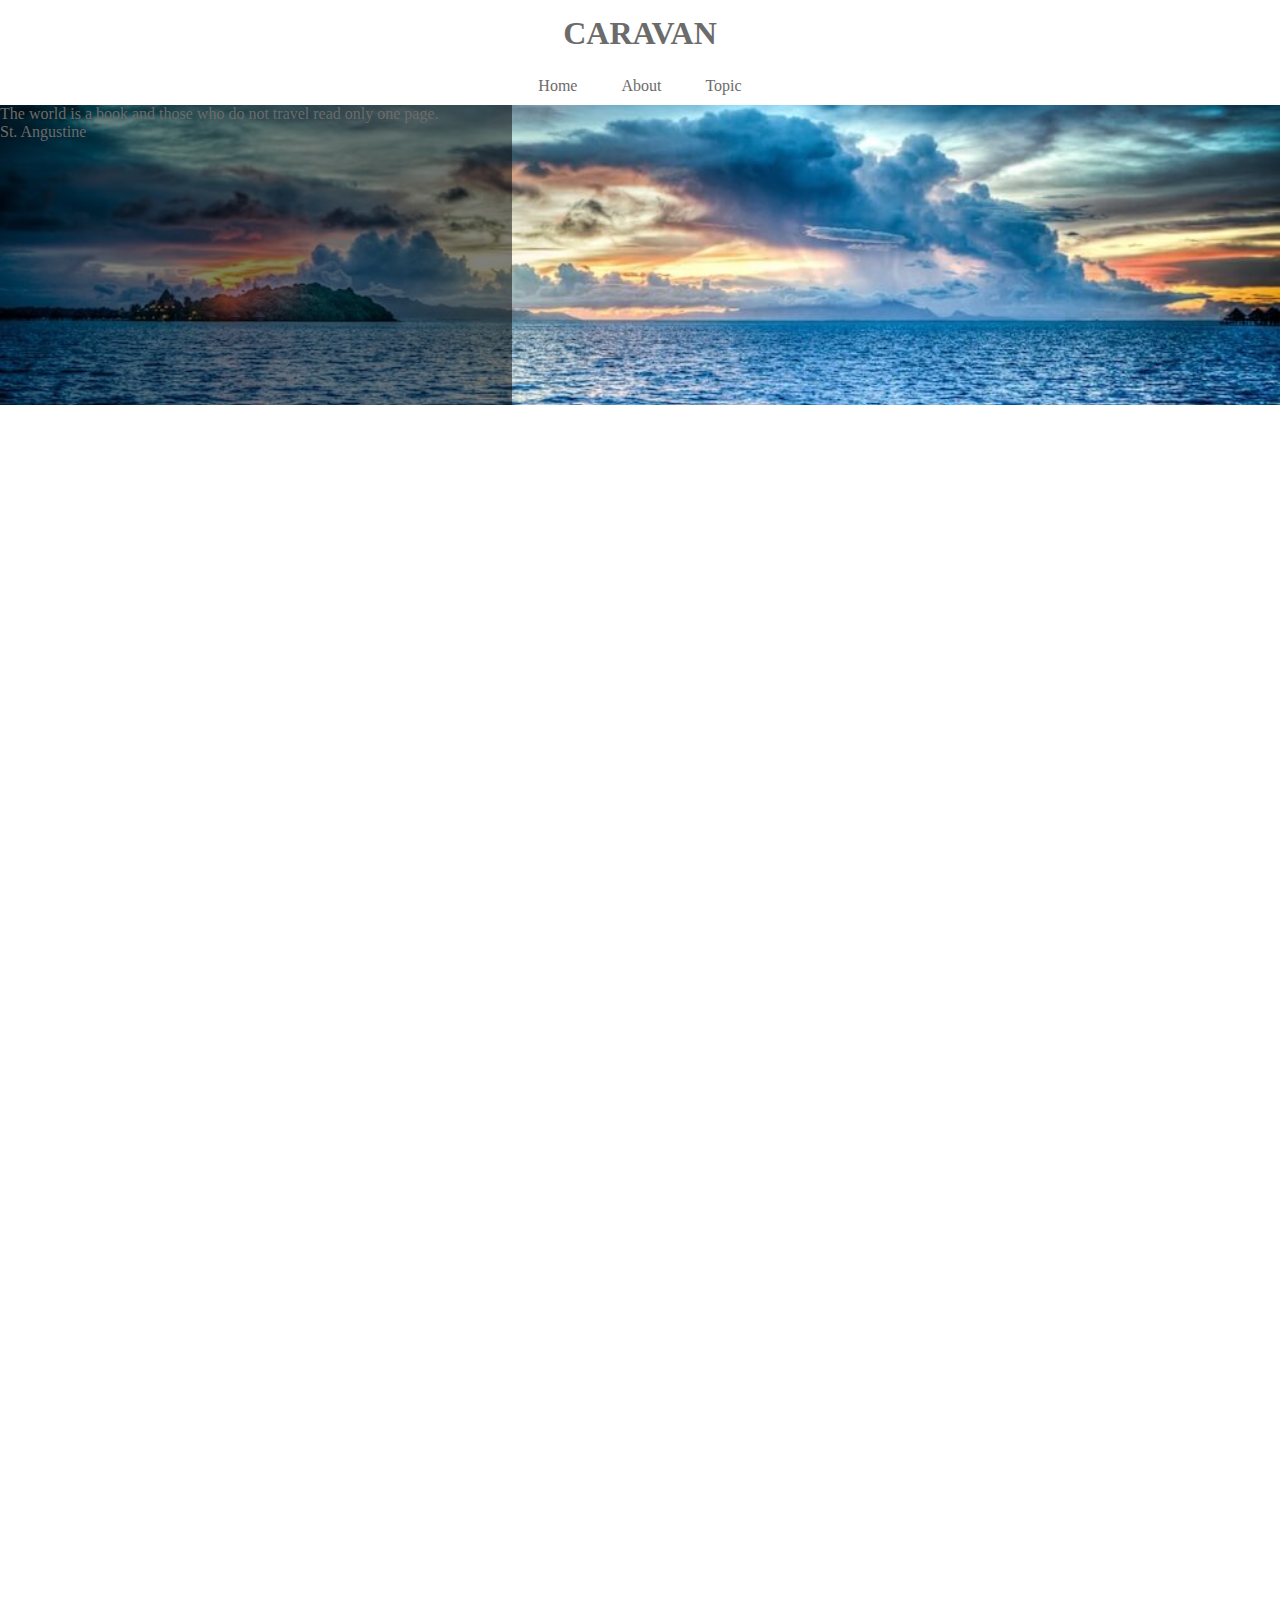
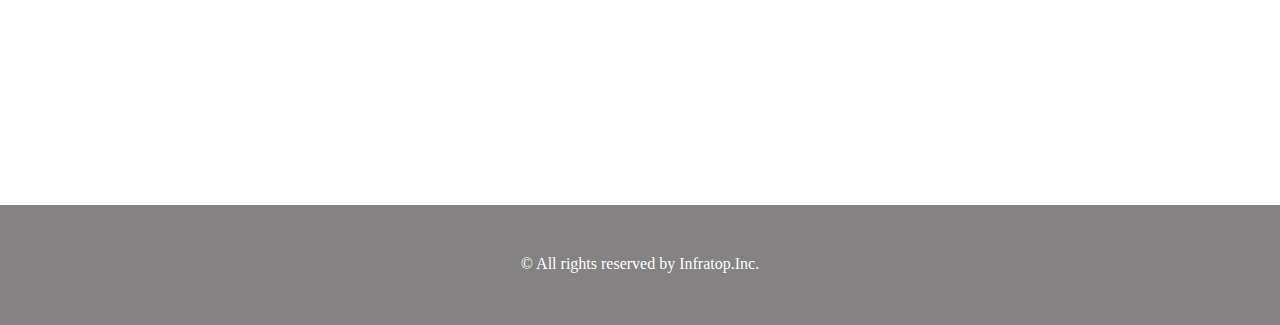
==== caravan/index.html @ 55dc8e59 "[start]1-5" ====
<!DOCTYPE html>
<html>
<head>
  <meta charset="UTF-8">
  <!-- CSSファイルの読み込み -->
  <link rel="stylesheet" href="style.css">
  <title>CARAVAN</title>
</head>
<body>
   <!-- header -->
  <header>
    <h1 class="headline">
      <a href="index.html">CARAVAN</a>
    </h1>
  </header>
  <nav>
    <ul class="nav-list">
       <li class="nav-list-item">
        <a href="index.html">Home</a>
      </li>
      <li class="nav-list-item">About</li>
      <li class="nav-list-item">Topic</li>
    </ul>
  </nav>
   <!-- main-visual用のdiv -->
  <div class="main-visual">
    <div class="main-visual-content">
      <p class="main-visual-text">
        The world is a book
        and those who do not travel
        read only one page.
      </p>
      <p class="main-visual-name">
        St. Angustine
      </p>
    </div>
  </div>
  <!-- main用のdiv -->
  <div class="main clearfix">
    <div class="blog"></div>
    <div class="sidebar"></div>
  </div>
  <!-- footer -->
  <footer>
     <p class="footer-text">© All rights reserved by Infratop.Inc.</p>
  </footer>
</body>
</html>
---- caravan/style.css ----
* {
  margin: 0;
  padding: 0;
  box-sizing: border-box;
  color: #6c6b6b;
}
a {
  text-decoration: none;
}

.clearfix::after {
  content:"";
  display:block;
  clear:both;
}
header {
  width: 90%;
  padding: 15px 0;
  margin: 0 auto;
  text-align: center;
}
/* headerタグ内のheadlineクラスにのみ反映される */
header .headline{
  font-size: 32px;
}
.nav-list {
  text-align: center;
  padding: 10px 0;
  margin: 0 auto;
}
.nav-list-item {
  list-style: none;
  display: inline-block;
  margin: 0 20px;
}


.main-visual {
  width: 100%; /* 横幅 */
  height: 300px; /* 高さ */
  background-image: url(img/mv.jpg);
  background-size: cover;
  background-position: center;
}
.main-visual-content{
  width: 40%; /* 横幅を指定 */
  height: 300px; /* 親の高さに揃える */
  background-color: rgba(0, 0, 0, 0.5);
}

.main {
  width: 840px; /* 横幅 */
  margin: 0 auto;
}
.blog {
  width: 600px;
  height: 1400px;
  float: left; /* 要素を左揃えで並べる */
}
.sidebar {
  width: 240px;
  height: 1400px;
  float: left; /* 要素を左揃えで並べる */
}

footer {
  width: 100%;
  height: 120px;
  text-align: center;
  padding: 50px 0;
  background-color: #848282;
}
.footer-text {
  color: #fff;
}
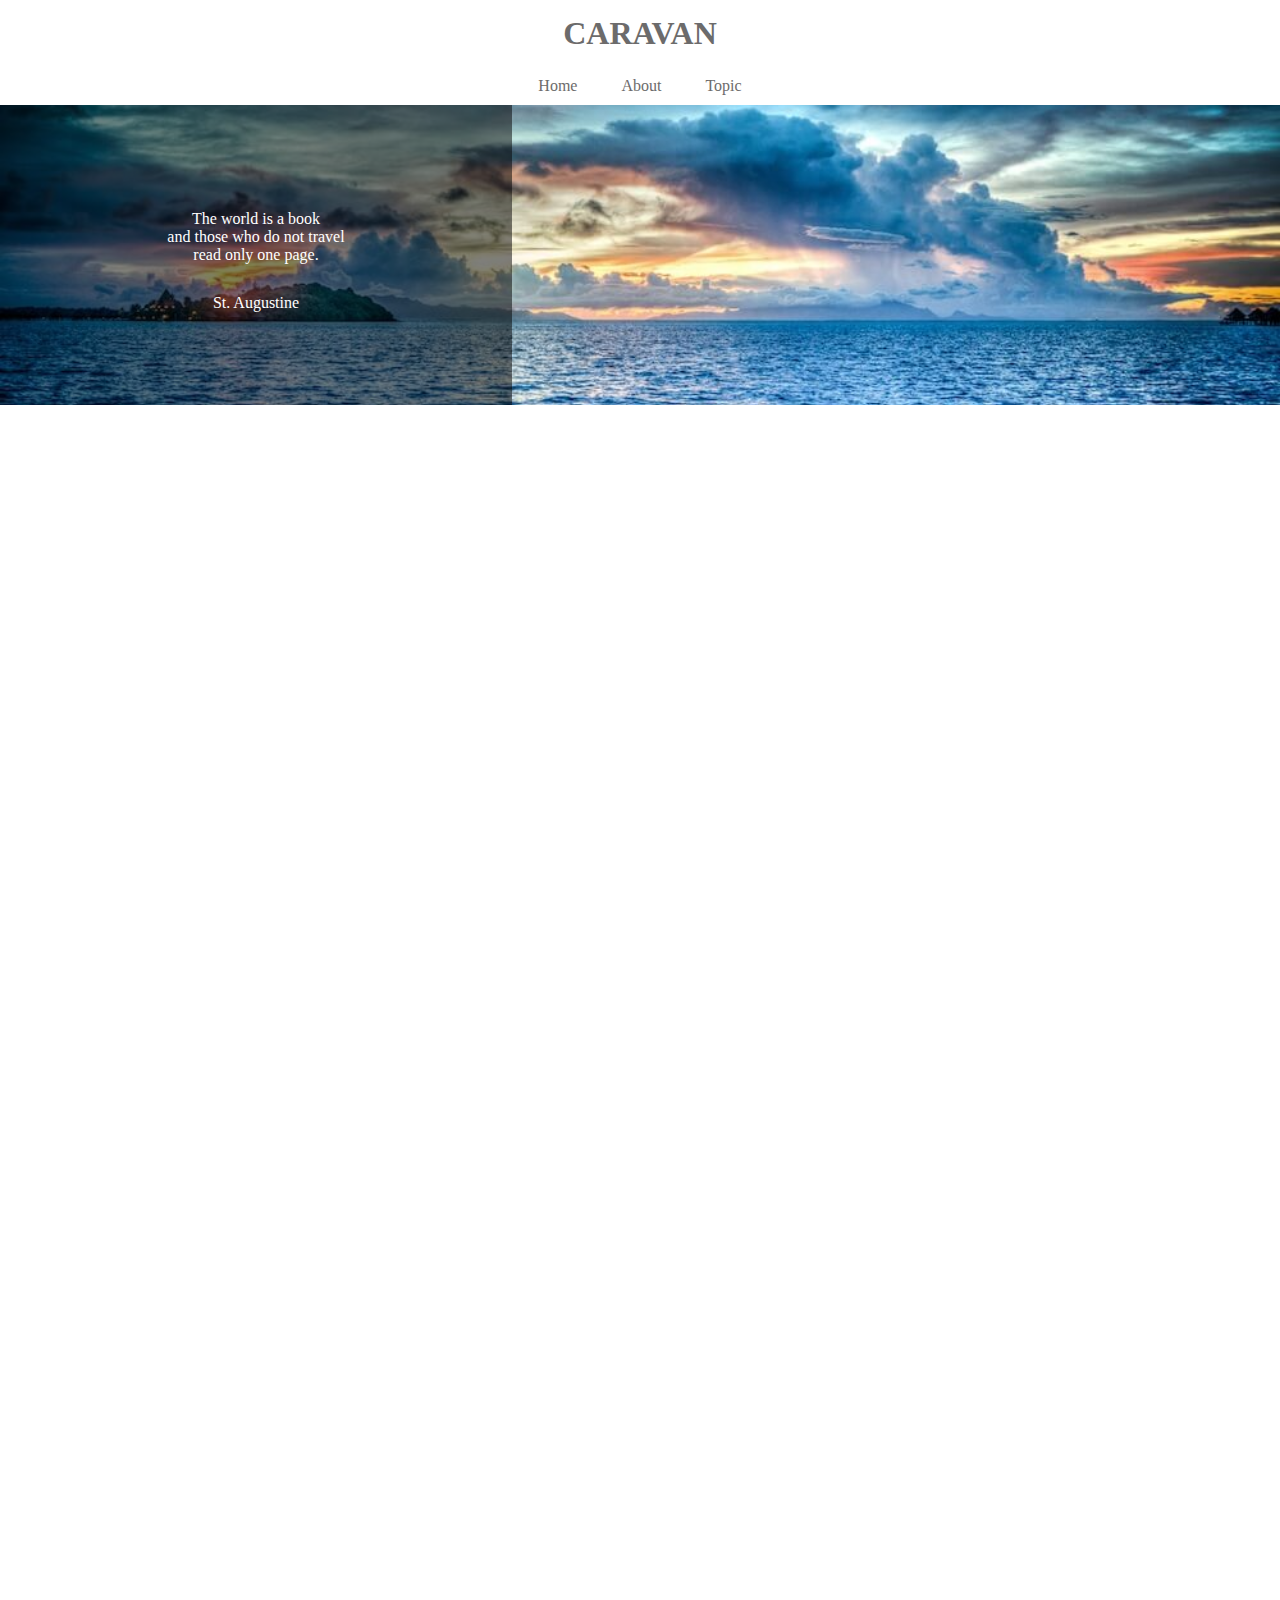
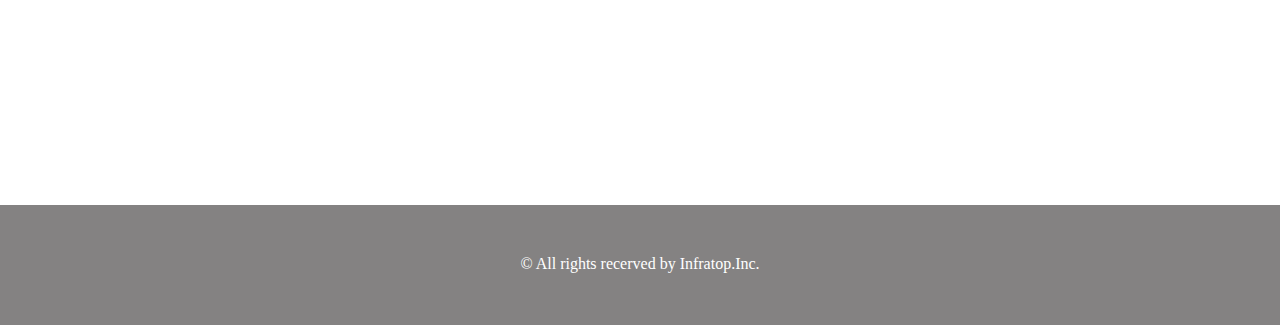
==== commit 4b66b892: "[finish]1-4" ====
--- a/caravan/index.html
+++ b/caravan/index.html
@@ -25,13 +25,14 @@
    <!-- main-visual用のdiv -->
   <div class="main-visual">
     <div class="main-visual-content">
+      <!-- pタグ（と文字）を追加 -->
       <p class="main-visual-text">
-        The world is a book
-        and those who do not travel
+        The world is a book<br>
+        and those who do not travel<br>
         read only one page.
       </p>
       <p class="main-visual-name">
-        St. Angustine
+        St. Augustine
       </p>
     </div>
   </div>
@@ -42,7 +43,7 @@
   </div>
   <!-- footer -->
   <footer>
-     <p class="footer-text">© All rights reserved by Infratop.Inc.</p>
+     <p class="footer-text">© All rights recerved by Infratop.Inc.</p>
   </footer>
 </body>
 </html>
--- a/caravan/style.css
+++ b/caravan/style.css
@@ -8,7 +8,7 @@
   text-decoration: none;
 }
 
-.clearfix::after {
+.clearfix:after {
   content:"";
   display:block;
   clear:both;
@@ -19,7 +19,7 @@
   margin: 0 auto;
   text-align: center;
 }
-/* headerタグ内のheadlineクラスにのみ反映される */
+/* クラス名headerのタグ内のh1にのみ適応される */
 header .headline{
   font-size: 32px;
 }
@@ -39,18 +39,27 @@
   width: 100%; /* 横幅 */
   height: 300px; /* 高さ */
   background-image: url(img/mv.jpg);
-  background-size: cover;
-  background-position: center;
+  background-size: cover; /* 縦横比を維持したまま背景の表示領域を覆うように表示 */
+  background-position: center; /* 背景画像を中央に配置 */
 }
 .main-visual-content{
-  width: 40%; /* 横幅を指定 */
+  width: 40%;
   height: 300px; /* 親の高さに揃える */
-  background-color: rgba(0, 0, 0, 0.5);
+  background-color: rgba( 0, 0, 0, 0.5); /* 背景色を半透明の黒にする */
+  text-align: center; /* 文字を真ん中に寄せる */
+  padding-top: 105px; /* 上側の内側の余白で垂直方向の位置を調整 */
+}
+.main-visual-text {
+  color: #fff; /* 文字色を白に変更 */
+}
+.main-visual-name{
+  margin-top: 30px; /* 上側の外側の余白 */
+  color: #fff; /* 文字色を白に変更 */
 }
 
 .main {
   width: 840px; /* 横幅 */
-  margin: 0 auto;
+  margin: 0 auto; /* 中央寄せ（余白がないとできない） */
 }
 .blog {
   width: 600px;
@@ -60,7 +69,7 @@
 .sidebar {
   width: 240px;
   height: 1400px;
-  float: left; /* 要素を左揃えで並べる */
+  float: left;　/* 要素を左揃えで並べる */
 }
 
 footer {
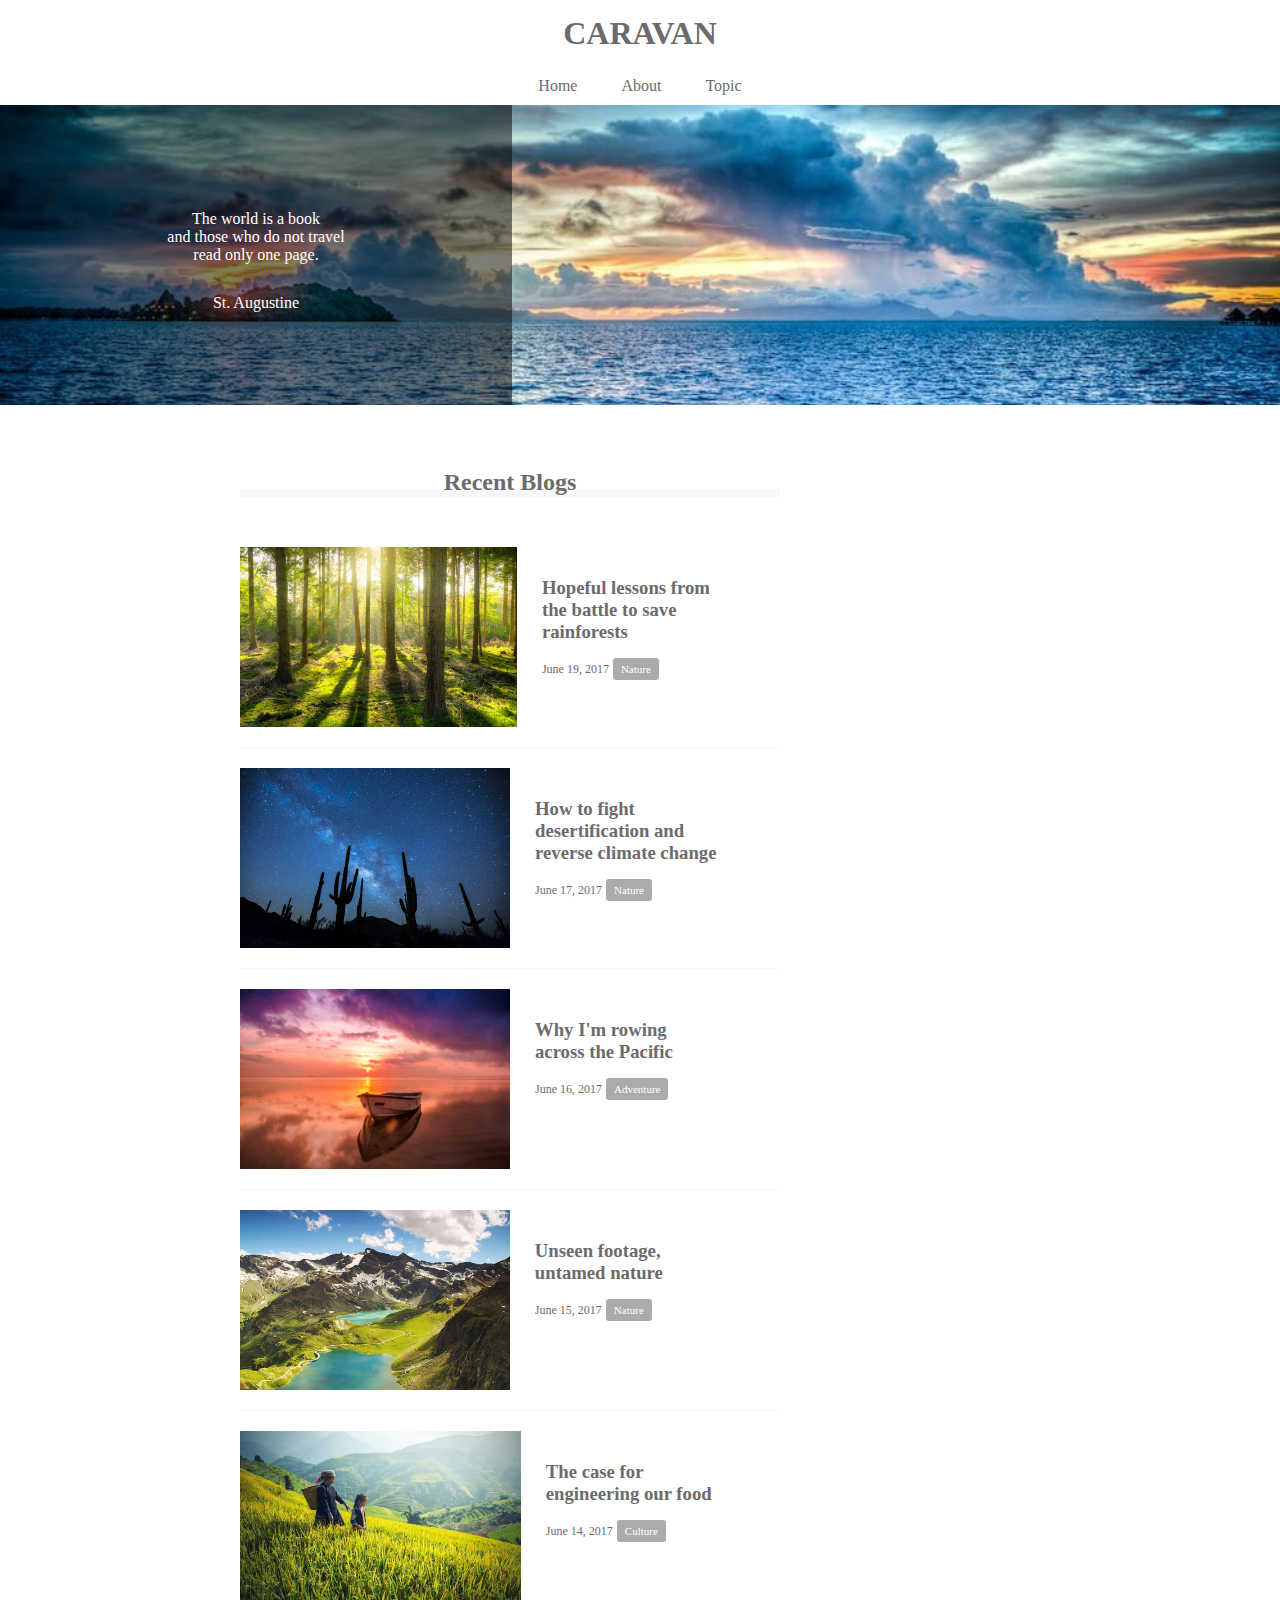
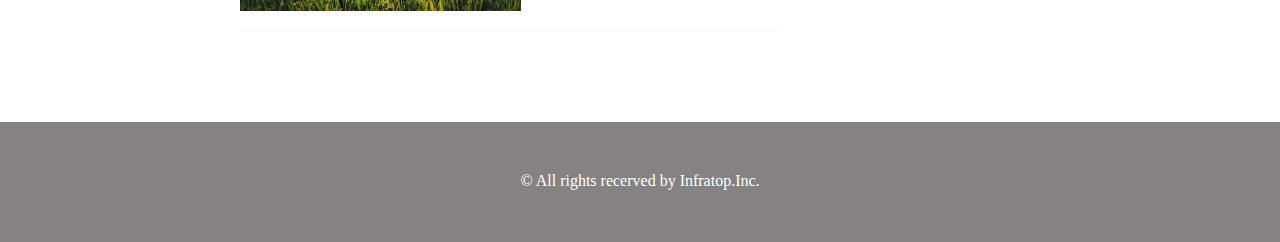
==== commit f7451907: "[finish]1-6" ====
--- a/caravan/index.html
+++ b/caravan/index.html
@@ -15,7 +15,7 @@
   </header>
   <nav>
     <ul class="nav-list">
-       <li class="nav-list-item">
+      <li class="nav-list-item">
         <a href="index.html">Home</a>
       </li>
       <li class="nav-list-item">About</li>
@@ -37,10 +37,81 @@
     </div>
   </div>
   <!-- main用のdiv -->
-  <div class="main clearfix">
-    <div class="blog"></div>
+  <main class="clearfix">
+    <section class="blog">
+      <h2 class="blog-headline">Recent Blogs</h2>
+      <div class="blog-box">
+        <div class="blog-item clearfix">
+          <img class="blog-image" src="img/forest.jpg">
+          <section class="blog-text">
+            <h3 class="blog-text-headline">
+              <a href="single.html">
+                Hopeful lessons from<br>
+                the battle to save<br>
+                rainforests
+              </a>
+            </h3>
+            <p class="blog-date">June 19, 2017</p>
+            <span class="category">Nature</span>
+          </section>
+        </div>
+        <div class="blog-item clearfix">
+          <img class="blog-image" src="img/desert.jpg">
+          <section class="blog-text">
+            <h3 class="blog-text-headline">
+              <a href="single.html">
+                How to fight<br>
+                desertification and<br>
+                reverse climate change
+              </a>
+            </h3>
+            <p class="blog-date">June 17, 2017</p>
+            <span class="category">Nature</span>
+          </section>
+        </div>
+        <div class="blog-item clearfix">
+          <img class="blog-image" src="img/sunset.jpg">
+          <section class="blog-text">
+            <h3 class="blog-text-headline">
+              <a href="single.html">
+                Why I'm rowing<br>
+                across the Pacific
+              </a>
+            </h3>
+            <p class="blog-date">June 16, 2017</p>
+            <span class="category">Adventure</span>
+          </section>
+        </div>
+        <div class="blog-item clearfix">
+          <img class="blog-image" src="img/italy.jpg">
+          <section class="blog-text">
+            <h3 class="blog-text-headline">
+              <a href="single.html">
+                Unseen footage,<br>
+                untamed nature
+              </a>
+            </h3>
+            <p class="blog-date">June 15, 2017</p>
+            <span class="category">Nature</span>
+          </section>
+        </div>
+        <div class="blog-item clearfix">
+          <img class="blog-image" src="img/asia.jpg">
+          <section class="blog-text">
+            <h3 class="blog-text-headline">
+              <a href="single.html">
+                The case for<br>
+                engineering our food
+              </a>
+            </h3>
+            <p class="blog-date">June 14, 2017</p>
+            <span class="category">Culture</span>
+          </section>
+        </div>
+      </div>
+    </section>
     <div class="sidebar"></div>
-  </div>
+  </main>
   <!-- footer -->
   <footer>
      <p class="footer-text">© All rights recerved by Infratop.Inc.</p>
--- a/caravan/style.css
+++ b/caravan/style.css
@@ -9,9 +9,9 @@
 }
 
 .clearfix:after {
-  content:"";
-  display:block;
-  clear:both;
+  content: "";
+  display: block;
+  clear: both;
 }
 header {
   width: 90%;
@@ -57,19 +57,55 @@
   color: #fff; /* 文字色を白に変更 */
 }
 
-.main {
-  width: 840px; /* 横幅 */
-  margin: 0 auto; /* 中央寄せ（余白がないとできない） */
+main {
+  width: 800px;
+  margin: 0 auto; /* 箱の中央寄せ */
+  padding: 70px 0; /* 上下に70px、左右に0pxの枠の内側の余白 */
 }
 .blog {
-  width: 600px;
-  height: 1400px;
-  float: left; /* 要素を左揃えで並べる */
+  width: 540px;
+  float: left;
+  margin-right: 30px;
+}
+.blog-headline {
+  border-bottom: 8px solid #f7f7f7;
+  text-align: center;
+  line-height: 0.6;
+}
+.blog-box {
+  padding-top: 50px;
+}
+.blog-item {
+  padding-bottom: 20px;
+  margin-bottom: 20px;
+  border-bottom: 1px solid #f7f7f7;
+}
+.blog-image {
+  float: left;
+  height: 180px;
+}
+.blog-text-headline {
+  padding-bottom: 15px;
+}
+.blog-text {
+  float: left;
+  padding: 30px 0 0 25px;
+}
+.blog-date {
+  display: inline-block;
+  font-size: 12px;
+}
+.category {
+  display: inline-block;
+  padding: 5px 8px;
+  background-color: #acabab;
+  border-radius: 3px;
+  color: #fff;
+  font-size: 11px;
 }
 .sidebar {
-  width: 240px;
-  height: 1400px;
-  float: left;　/* 要素を左揃えで並べる */
+  width: 230px;
+  float: left;
 }
 
 footer {
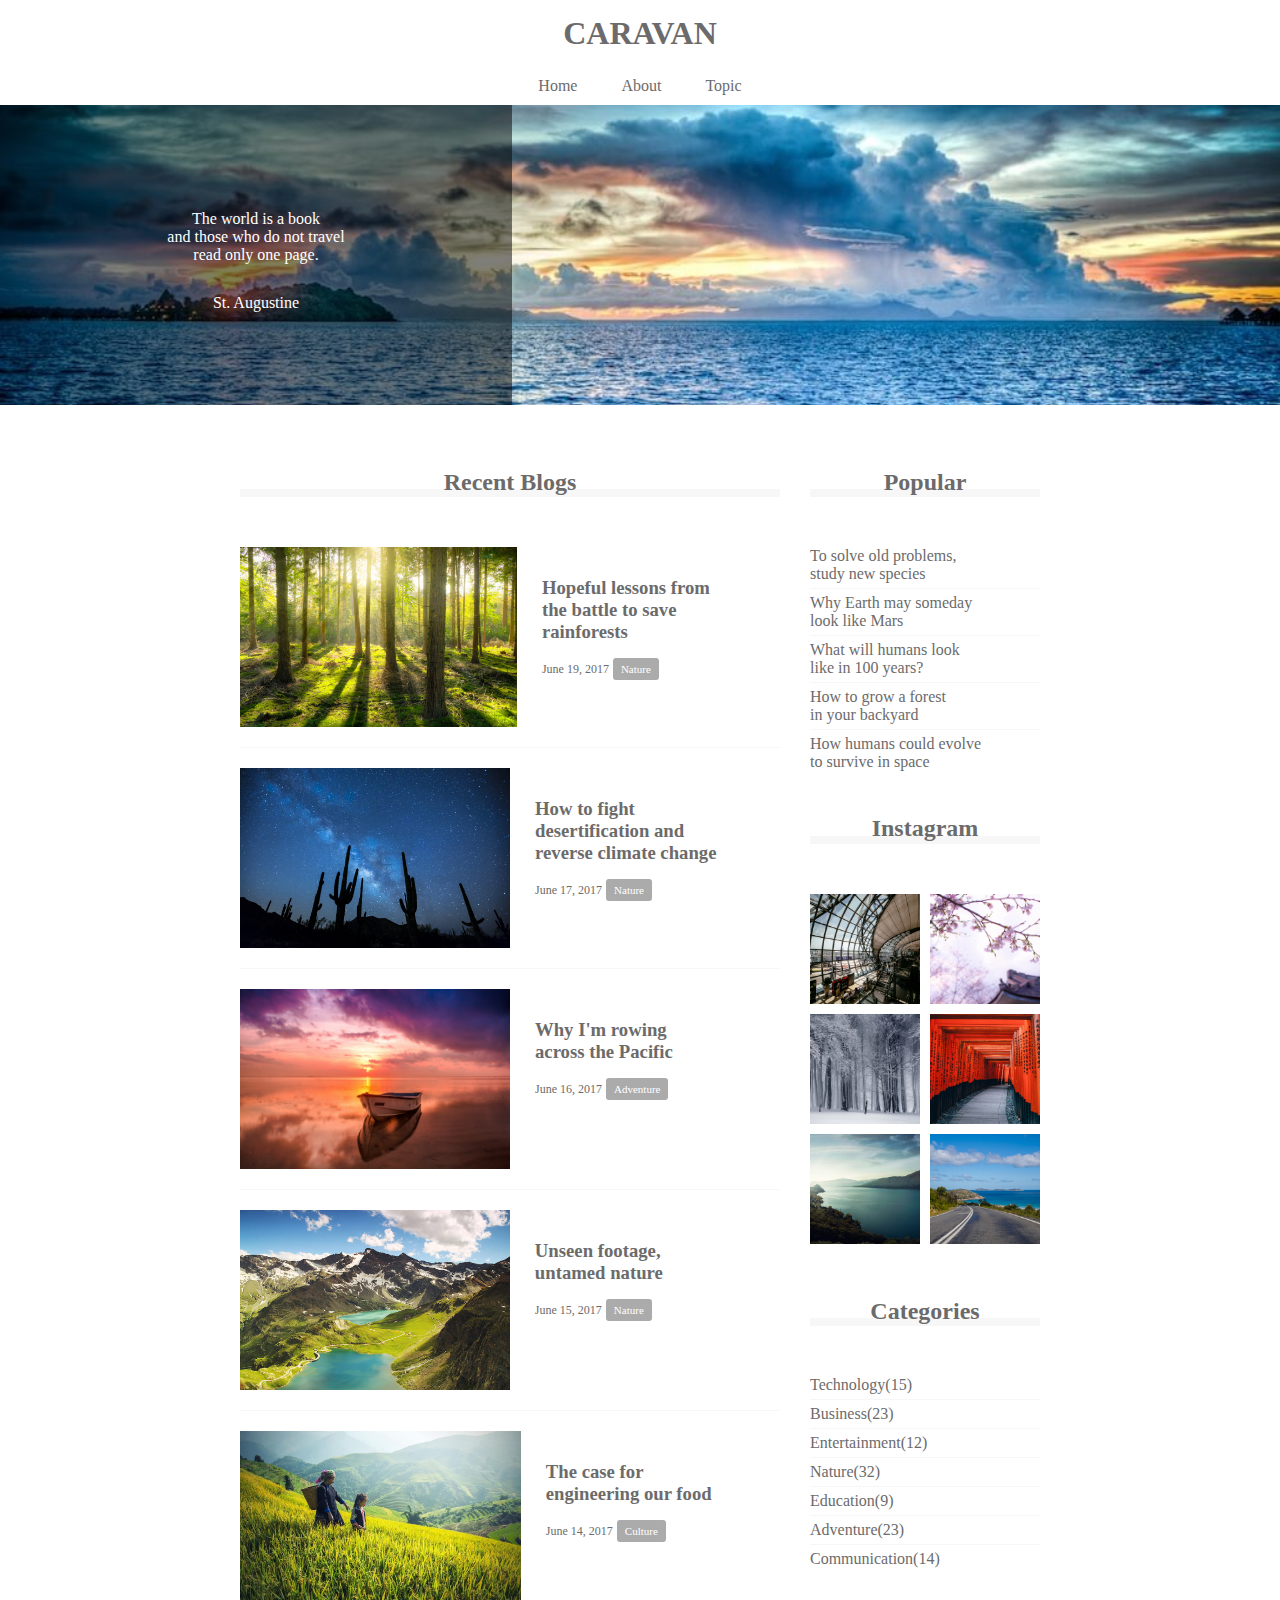
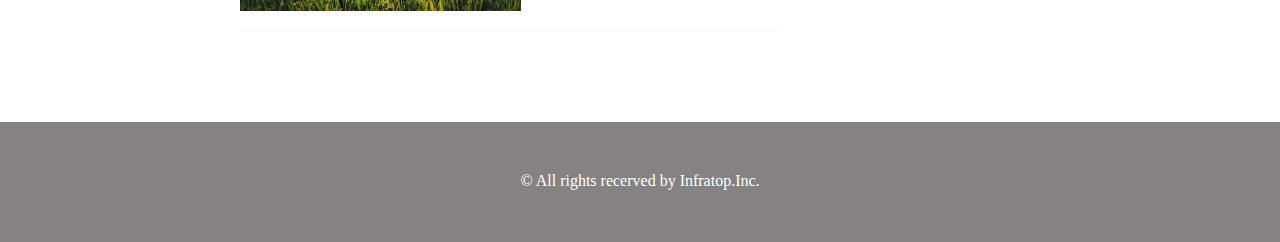
==== commit c2165576: "[start]1-7" ====
--- a/caravan/index.html
+++ b/caravan/index.html
@@ -110,7 +110,41 @@
         </div>
       </div>
     </section>
-    <div class="sidebar"></div>
+    <div class="sidebar">
+      <section class="popular">
+        <h2 class="sidebar-headline">Popular</h2>
+        <div class="sidebar-contents">
+          <p class="popular-text">To solve old problems,<br>study new species</p>
+          <p class="popular-text">Why Earth may someday<br>look like Mars</p>
+          <p class="popular-text">What will humans look<br>like in 100 years?</p>
+          <p class="popular-text">How to grow a forest<br>in your backyard</p>
+          <p class="popular-text">How humans could evolve<br>to survive in space</p>
+        </div>
+      </section>
+      <section class="instagram">
+        <h2 class="instagram-headline">Instagram</h2>
+        <div class="sidebar-contents clearfix">
+          <div class="instagram-box"></div>
+          <div class="instagram-box"></div>
+          <div class="instagram-box"></div>
+          <div class="instagram-box"></div>
+          <div class="instagram-box"></div>
+          <div class="instagram-box"></div>
+        </div>
+      </section>
+      <section class="categories">
+        <h2 class="categories-headline">Categories</h2>
+        <div class="sidebar-contents">
+          <p class="categories-text">Technology(15)</p>
+          <p class="categories-text">Business(23)</p>
+          <p class="categories-text">Entertainment(12)</p>
+          <p class="categories-text">Nature(32)</p>
+          <p class="categories-text">Education(9)</p>
+          <p class="categories-text">Adventure(23)</p>
+          <p class="categories-text">Communication(14)</p>
+        </div>
+      </section>
+    </div>
   </main>
   <!-- footer -->
   <footer>
--- a/caravan/style.css
+++ b/caravan/style.css
@@ -7,8 +7,7 @@
 a {
   text-decoration: none;
 }
-
-.clearfix:after {
+.clearfix::after {
   content: "";
   display: block;
   clear: both;
@@ -19,7 +18,7 @@
   margin: 0 auto;
   text-align: center;
 }
-/* クラス名headerのタグ内のh1にのみ適応される */
+/* headerタグ内のheadlineクラスにのみ適応される */
 header .headline{
   font-size: 32px;
 }
@@ -33,8 +32,6 @@
   display: inline-block;
   margin: 0 20px;
 }
-
-
 .main-visual {
   width: 100%; /* 横幅 */
   height: 300px; /* 高さ */
@@ -56,7 +53,6 @@
   margin-top: 30px; /* 上側の外側の余白 */
   color: #fff; /* 文字色を白に変更 */
 }
-
 main {
   width: 800px;
   margin: 0 auto; /* 箱の中央寄せ */
@@ -107,6 +103,52 @@
   width: 230px;
   float: left;
 }
+.sidebar-headline, .instagram-headline, .categories-headline {
+  border-bottom: 8px solid #f7f7f7;
+  text-align: center;
+  line-height: 0.6;
+}
+.sidebar-contents {
+  padding: 50px 0;
+}
+.popular-text, .categories-text {
+  padding-bottom: 5px;
+  border-bottom: 1px solid #f7f7f7;
+  margin-bottom: 5px;
+}
+.popular-text:last-child, .categories-text:last-child {
+  margin: 0;
+  padding: 0;
+  border: none;
+}
+.instagram-box {
+  float: left;
+  width: 110px;
+  padding-top: 110px;
+  background-size: cover;
+  background-position: center;
+}
+.instagram-box:nth-child(odd) {
+  margin: 0 10px 10px 0;
+}
+.instagram-box:nth-child(1) {
+  background-image: url(img/airport.jpg);
+}
+.instagram-box:nth-child(2) {
+  background-image: url(img/japan.jpg);
+}
+.instagram-box:nth-child(3) {
+  background-image: url(img/snow.jpg);
+}
+.instagram-box:nth-child(4) {
+  background-image: url(img/japan2.jpg);
+}
+.instagram-box:nth-child(5) {
+  background-image: url(img/lake.jpg);
+}
+.instagram-box:nth-child(6) {
+  background-image: url(img/road.jpg);
+}
 
 footer {
   width: 100%;
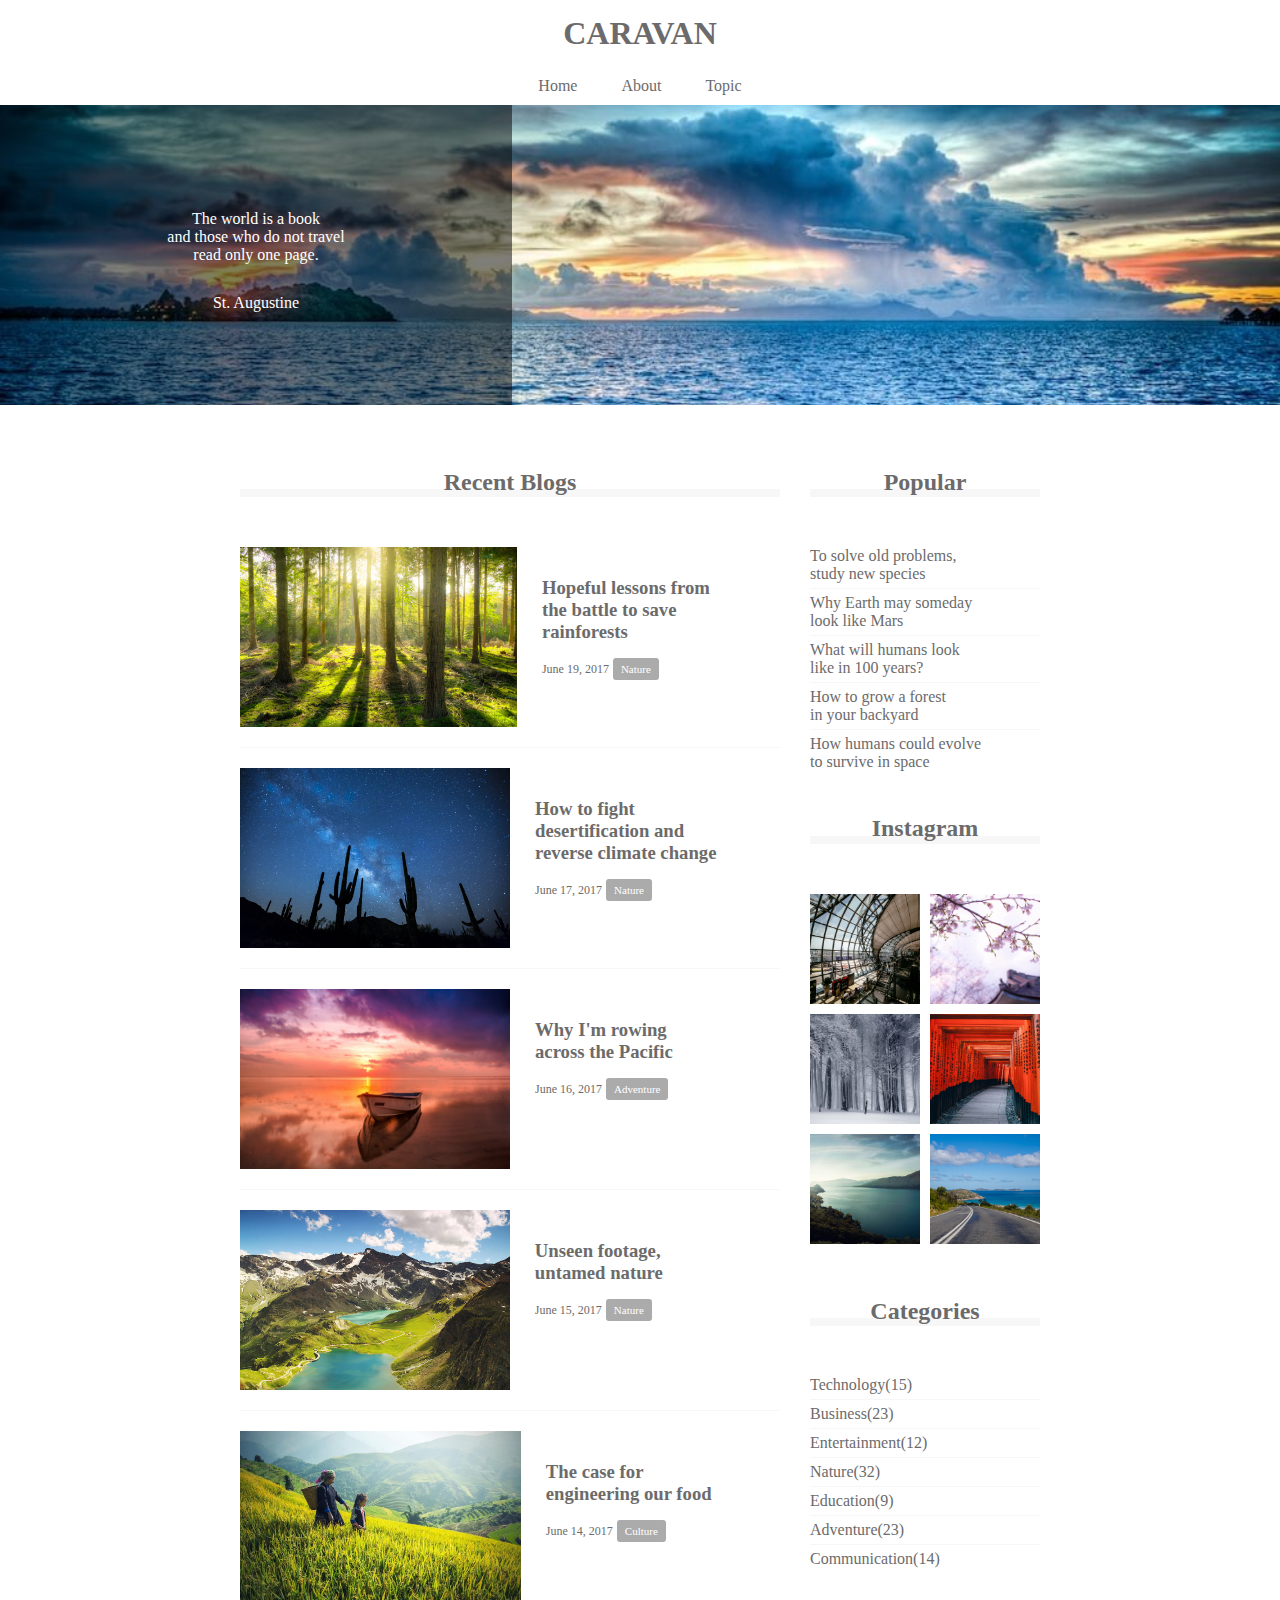
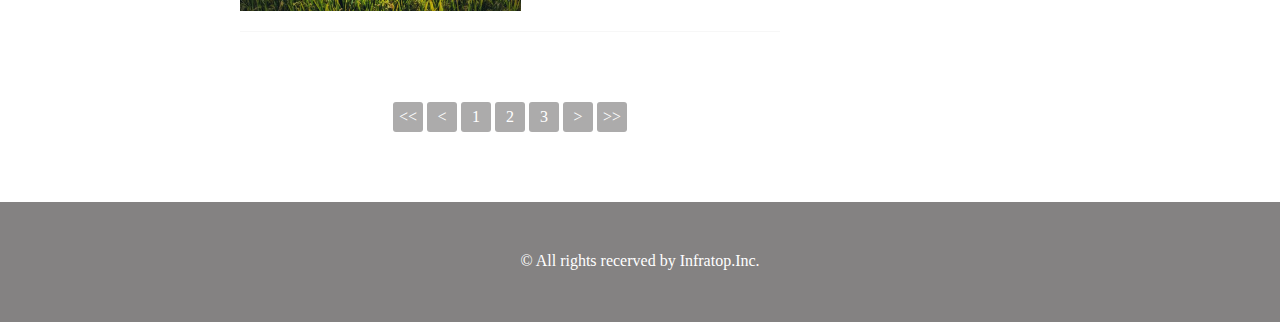
==== commit 9137cbe3: "[finish]1-7" ====
--- a/caravan/index.html
+++ b/caravan/index.html
@@ -109,6 +109,15 @@
           </section>
         </div>
       </div>
+      <div class="pagination">
+        <p><<</p>
+        <p><</p>
+        <p>1</p>
+        <p>2</p>
+        <p>3</p>
+        <p>></p>
+        <p>>></p>
+      </div>
     </section>
     <div class="sidebar">
       <section class="popular">
--- a/caravan/style.css
+++ b/caravan/style.css
@@ -91,6 +91,20 @@
   display: inline-block;
   font-size: 12px;
 }
+.pagination {
+  text-align: center;
+  padding-top: 50px;
+}
+.pagination p {
+  width: 30px;
+  height: 30px;
+  display: inline-block;
+  color: white;
+  background-color: #acabab;
+  border-radius: 3px;
+  padding: 0 5px;
+  line-height: 30px;
+}
 .category {
   display: inline-block;
   padding: 5px 8px;
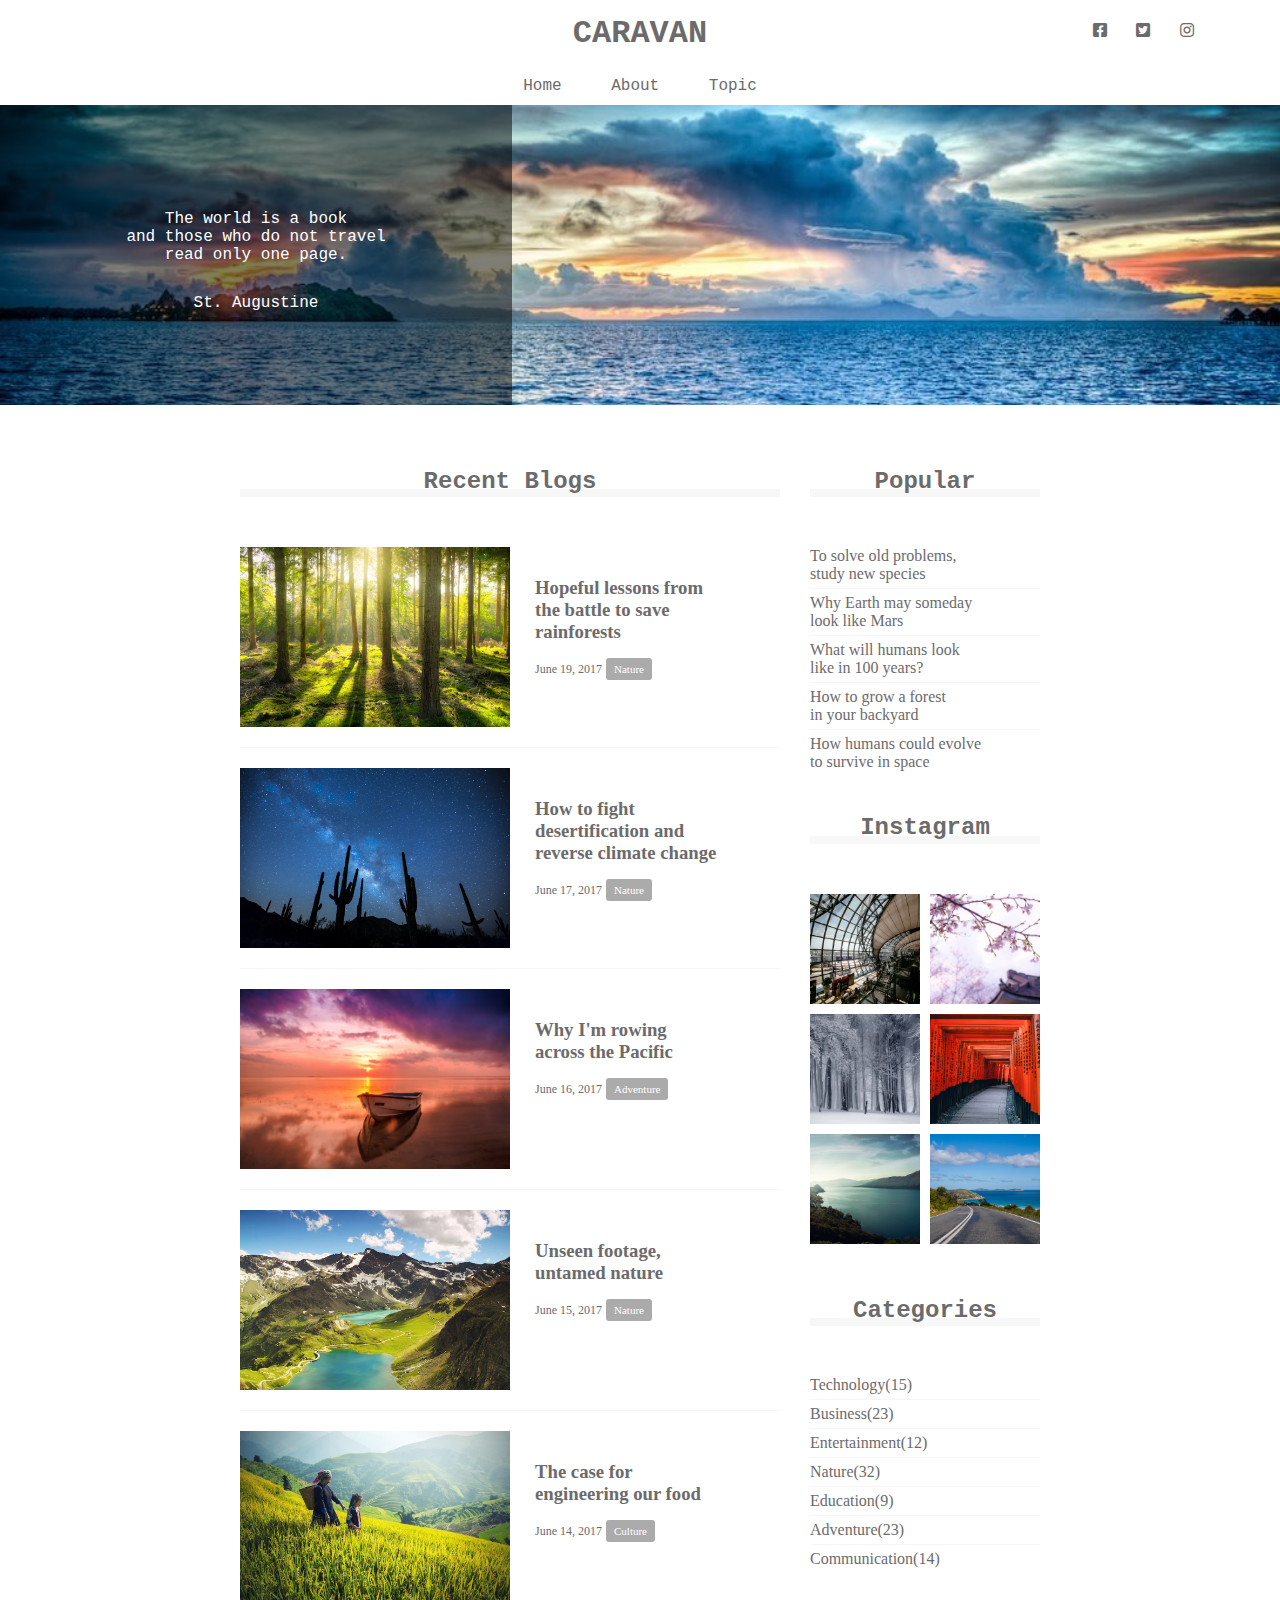
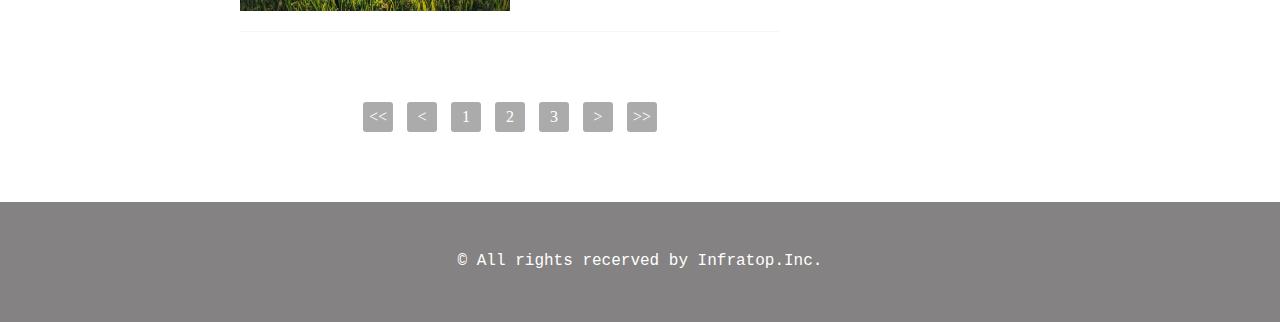
==== commit a074dd3a: "[finish]1-8" ====
--- a/caravan/index.html
+++ b/caravan/index.html
@@ -2,16 +2,21 @@
 <html>
 <head>
   <meta charset="UTF-8">
-  <!-- CSSファイルの読み込み -->
+  <link rel="stylesheet" href="https://use.fontawesome.com/releases/v5.0.13/css/all.css">
   <link rel="stylesheet" href="style.css">
   <title>CARAVAN</title>
 </head>
 <body>
-   <!-- header -->
+  <!-- header -->
   <header>
     <h1 class="headline">
       <a href="index.html">CARAVAN</a>
     </h1>
+    <div class="social">
+      <i class="fab fa-facebook-square"></i>
+      <i class="fab fa-twitter-square"></i>
+      <i class="fab fa-instagram"></i>
+    </div>
   </header>
   <nav>
     <ul class="nav-list">
@@ -22,10 +27,9 @@
       <li class="nav-list-item">Topic</li>
     </ul>
   </nav>
-   <!-- main-visual用のdiv -->
+  <!-- mainvisual -->
   <div class="main-visual">
     <div class="main-visual-content">
-      <!-- pタグ（と文字）を追加 -->
       <p class="main-visual-text">
         The world is a book<br>
         and those who do not travel<br>
@@ -36,7 +40,7 @@
       </p>
     </div>
   </div>
-  <!-- main用のdiv -->
+  <!-- main -->
   <main class="clearfix">
     <section class="blog">
       <h2 class="blog-headline">Recent Blogs</h2>
@@ -157,7 +161,7 @@
   </main>
   <!-- footer -->
   <footer>
-     <p class="footer-text">© All rights recerved by Infratop.Inc.</p>
+    <p class="footer-text">© All rights recerved by Infratop.Inc.</p>
   </footer>
 </body>
 </html>
--- a/caravan/style.css
+++ b/caravan/style.css
@@ -12,15 +12,27 @@
   display: block;
   clear: both;
 }
+header, nav, h2, .main-visual, footer {
+  font-family: Chalkduster, "Bradley Hand", Courier, "Segoe Print", sans-serif;
+}
 header {
+  position: relative;
   width: 90%;
   padding: 15px 0;
   margin: 0 auto;
   text-align: center;
 }
-/* headerタグ内のheadlineクラスにのみ適応される */
-header .headline{
+header .headline {
   font-size: 32px;
+}
+.social {
+  position: absolute;
+  top: 22px;
+  right: 22px;
+}
+.social i {
+  display: inline-block;
+  margin-left: 20px;
 }
 .nav-list {
   text-align: center;
@@ -33,30 +45,30 @@
   margin: 0 20px;
 }
 .main-visual {
-  width: 100%; /* 横幅 */
-  height: 300px; /* 高さ */
+  width: 100%;
+  height: 300px;
   background-image: url(img/mv.jpg);
-  background-size: cover; /* 縦横比を維持したまま背景の表示領域を覆うように表示 */
-  background-position: center; /* 背景画像を中央に配置 */
+  background-size: cover;
+  background-position: center;
 }
-.main-visual-content{
+.main-visual-content {
   width: 40%;
-  height: 300px; /* 親の高さに揃える */
-  background-color: rgba( 0, 0, 0, 0.5); /* 背景色を半透明の黒にする */
-  text-align: center; /* 文字を真ん中に寄せる */
-  padding-top: 105px; /* 上側の内側の余白で垂直方向の位置を調整 */
+  height: 300px;
+  background: rgba(0,0,0,0.5);
+  text-align: center;
+  padding-top: 105px;
 }
 .main-visual-text {
-  color: #fff; /* 文字色を白に変更 */
+  color: #fff;
 }
-.main-visual-name{
-  margin-top: 30px; /* 上側の外側の余白 */
-  color: #fff; /* 文字色を白に変更 */
+.main-visual-name {
+  margin-top: 30px;
+  color: #fff;
 }
 main {
   width: 800px;
-  margin: 0 auto; /* 箱の中央寄せ */
-  padding: 70px 0; /* 上下に70px、左右に0pxの枠の内側の余白 */
+  margin: 0 auto;
+  padding: 70px 0;
 }
 .blog {
   width: 540px;
@@ -79,6 +91,7 @@
 .blog-image {
   float: left;
   height: 180px;
+  width: 270px;
 }
 .blog-text-headline {
   padding-bottom: 15px;
@@ -91,20 +104,6 @@
   display: inline-block;
   font-size: 12px;
 }
-.pagination {
-  text-align: center;
-  padding-top: 50px;
-}
-.pagination p {
-  width: 30px;
-  height: 30px;
-  display: inline-block;
-  color: white;
-  background-color: #acabab;
-  border-radius: 3px;
-  padding: 0 5px;
-  line-height: 30px;
-}
 .category {
   display: inline-block;
   padding: 5px 8px;
@@ -112,6 +111,20 @@
   border-radius: 3px;
   color: #fff;
   font-size: 11px;
+}
+.pagination {
+  text-align: center;
+  padding-top: 50px;
+}
+.pagination p {
+  display: inline-block;
+  width: 30px;
+  height: 30px;
+  margin: 0 5px;
+  color: #fff;
+  background-color: #acabab;
+  border-radius: 3px;
+  line-height: 30px;
 }
 .sidebar {
   width: 230px;
@@ -163,7 +176,6 @@
 .instagram-box:nth-child(6) {
   background-image: url(img/road.jpg);
 }
-
 footer {
   width: 100%;
   height: 120px;
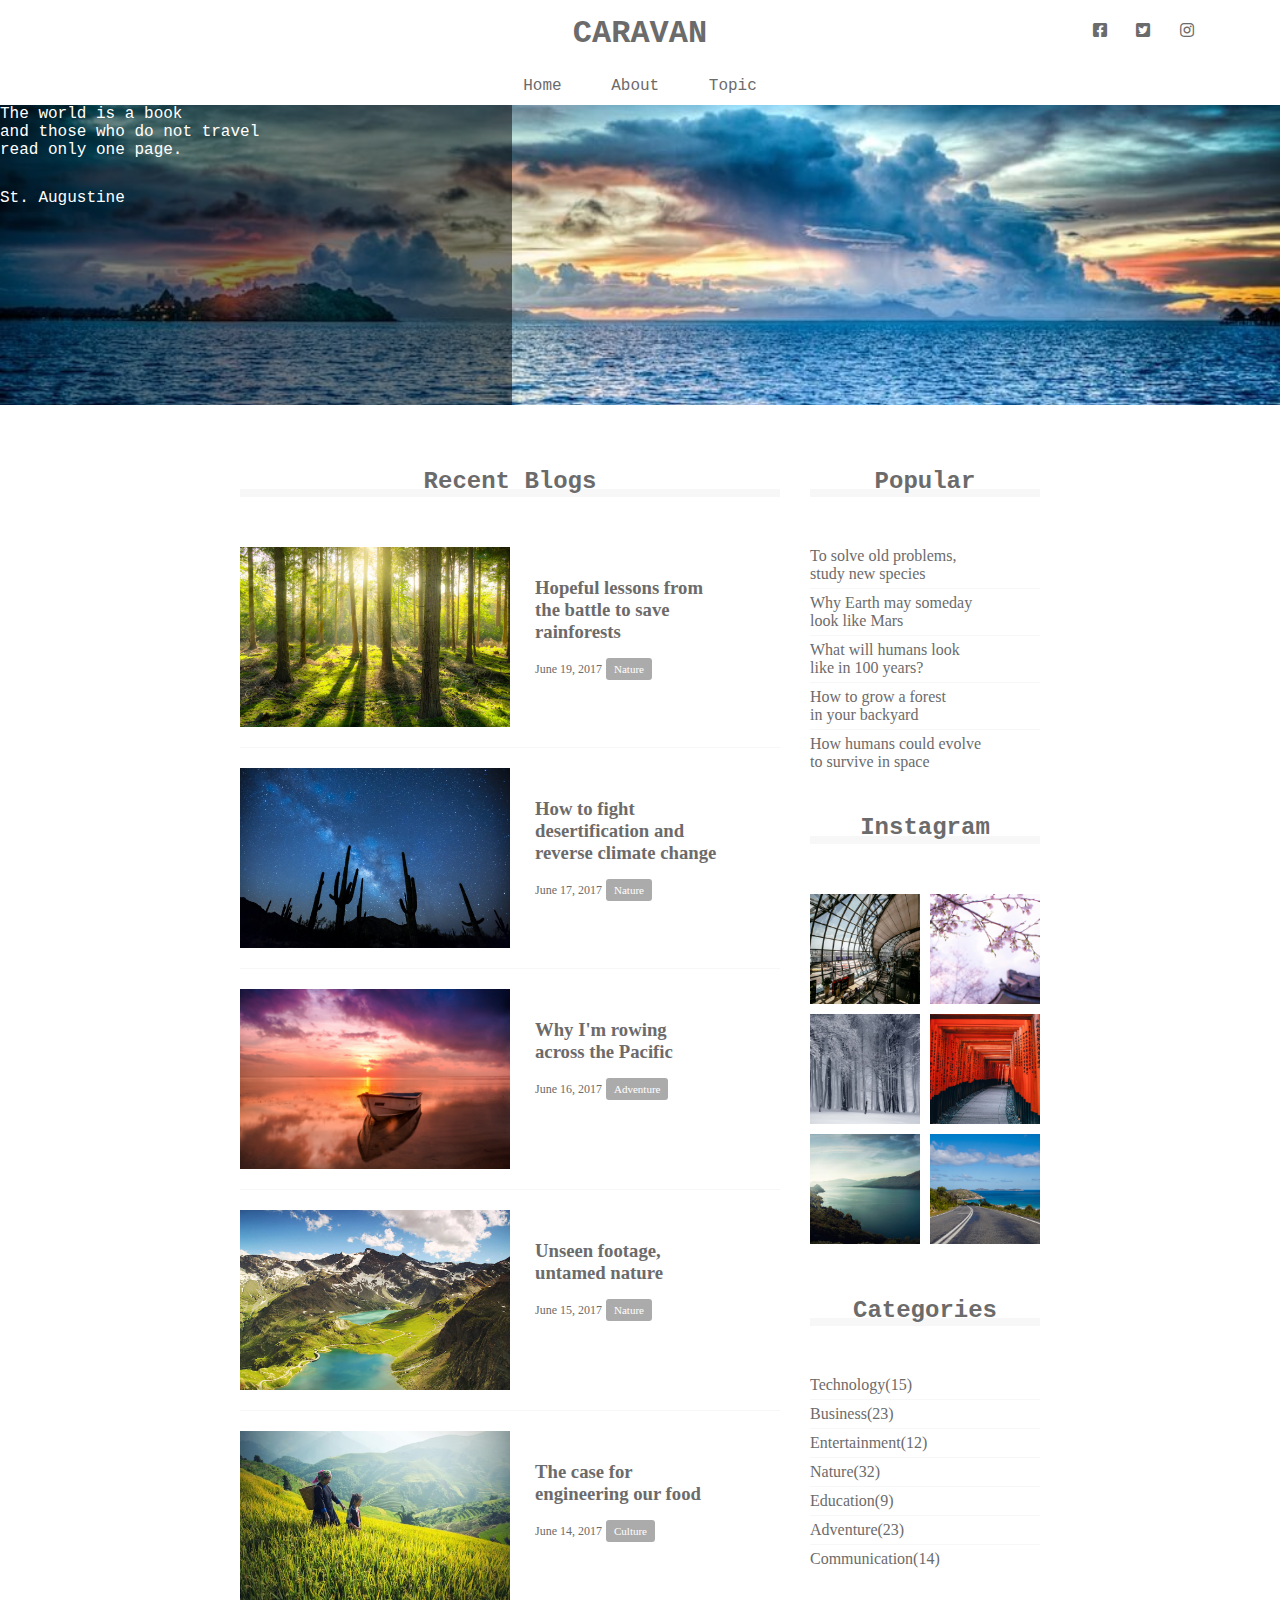
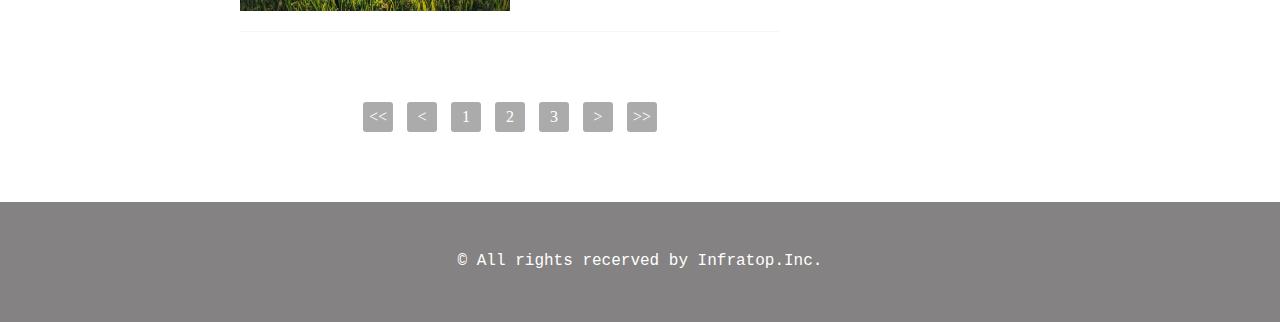
==== commit 275b08e0: "[finish]1-9" ====
--- a/caravan/index.html
+++ b/caravan/index.html
@@ -2,11 +2,14 @@
 <html>
 <head>
   <meta charset="UTF-8">
+  <meta name="viewport" content="width=device-width,initial-scale=1.0">
   <link rel="stylesheet" href="https://use.fontawesome.com/releases/v5.0.13/css/all.css">
+  <!-- CSSファイルの読み込み -->
   <link rel="stylesheet" href="style.css">
   <title>CARAVAN</title>
 </head>
 <body>
+
   <!-- header -->
   <header>
     <h1 class="headline">
@@ -27,6 +30,7 @@
       <li class="nav-list-item">Topic</li>
     </ul>
   </nav>
+
   <!-- mainvisual -->
   <div class="main-visual">
     <div class="main-visual-content">
@@ -40,6 +44,7 @@
       </p>
     </div>
   </div>
+
   <!-- main -->
   <main class="clearfix">
     <section class="blog">
@@ -159,6 +164,7 @@
       </section>
     </div>
   </main>
+  
   <!-- footer -->
   <footer>
     <p class="footer-text">© All rights recerved by Infratop.Inc.</p>
--- a/caravan/style.css
+++ b/caravan/style.css
@@ -15,13 +15,16 @@
 header, nav, h2, .main-visual, footer {
   font-family: Chalkduster, "Bradley Hand", Courier, "Segoe Print", sans-serif;
 }
+
 header {
   position: relative;
-  width: 90%;
+  width: 90%;/* 横幅 */
   padding: 15px 0;
+  /* 中央寄せ（余白がないとできない） */
   margin: 0 auto;
   text-align: center;
 }
+/* クラス名headerのタグ内のh1にのみ適応される */
 header .headline {
   font-size: 32px;
 }
@@ -46,33 +49,33 @@
 }
 .main-visual {
   width: 100%;
-  height: 300px;
+  height: 300px;/* 高さ */
   background-image: url(img/mv.jpg);
-  background-size: cover;
-  background-position: center;
+  background-size: cover;/* 縦横比を維持したまま背景の表示領域を覆うように表示 */
+  background-position: center;/* 背景画像を中央に配置 */
 }
 .main-visual-content {
-  width: 40%;
-  height: 300px;
-  background: rgba(0,0,0,0.5);
-  text-align: center;
-  padding-top: 105px;
+  width: 40%;/* 横幅を指定 */
+  height: 300px;/* 親の高さに揃える */
+  background: rgba(0,0,0,0.5);/* 背景色を半透明の黒にする */
+  text-align: center/* 文字を真ん中に寄せる */
+  padding-top: 105px/* 上側の内側の余白で垂直方向の位置を調整 */
 }
 .main-visual-text {
-  color: #fff;
+  color: #fff;/* 文字色を白に変更 */
 }
 .main-visual-name {
-  margin-top: 30px;
+  margin-top: 30px;/* 上側の外側の余白 */
   color: #fff;
 }
 main {
   width: 800px;
-  margin: 0 auto;
-  padding: 70px 0;
+  margin: 0 auto;/* 箱の中央寄せ */
+  padding: 70px 0;/* 上下に70px、左右に0pxの枠の内側の余白 */
 }
 .blog {
   width: 540px;
-  float: left;
+  float: left;/* 要素を左揃えで並べる */
   margin-right: 30px;
 }
 .blog-headline {
@@ -107,7 +110,7 @@
 .category {
   display: inline-block;
   padding: 5px 8px;
-  background-color: #acabab;
+  background-color: #acabab; /* 背景色 */
   border-radius: 3px;
   color: #fff;
   font-size: 11px;
@@ -186,3 +189,50 @@
 .footer-text {
   color: #fff;
 }
+
+/* スマートフォンサイズ(768px)程度の画面の大きさ以下に適用される設定です */
+@media screen and (max-width:768px) {
+  .social {
+    display: none;
+  }
+  header, .nav-list, .nav-list-item, main, .main-visual-content, .main, .blog, .sidebar, footer {
+    width: 100%;
+  }
+  .blog, .sidebar {
+    float: none;
+  }
+  .nav-list-item {
+    margin: 0 0 10px 0;
+  }
+  .bolg {
+    margin: 0;
+  }
+  .blog-box {
+    padding-left: 2%;
+    padding-right: 2%;
+  }
+  .blog-image {
+    width: 49%;
+  }
+  .blog-text {
+    width: 49%;
+    padding-top: 5px;
+  }
+  .sidebar {
+    padding-left: 3%;
+    padding-right: 3%;
+  }
+  .sidebar-contents {
+    margin: 0 auto;
+  }
+  .instagram-box {
+    width: 48%;
+    padding-top: 48%;
+  }
+  .instagram-box:nth-child(odd) {
+    margin-right: 4%;
+  }
+  .pagination {
+   margin-bottom: 50px;
+  }
+}
